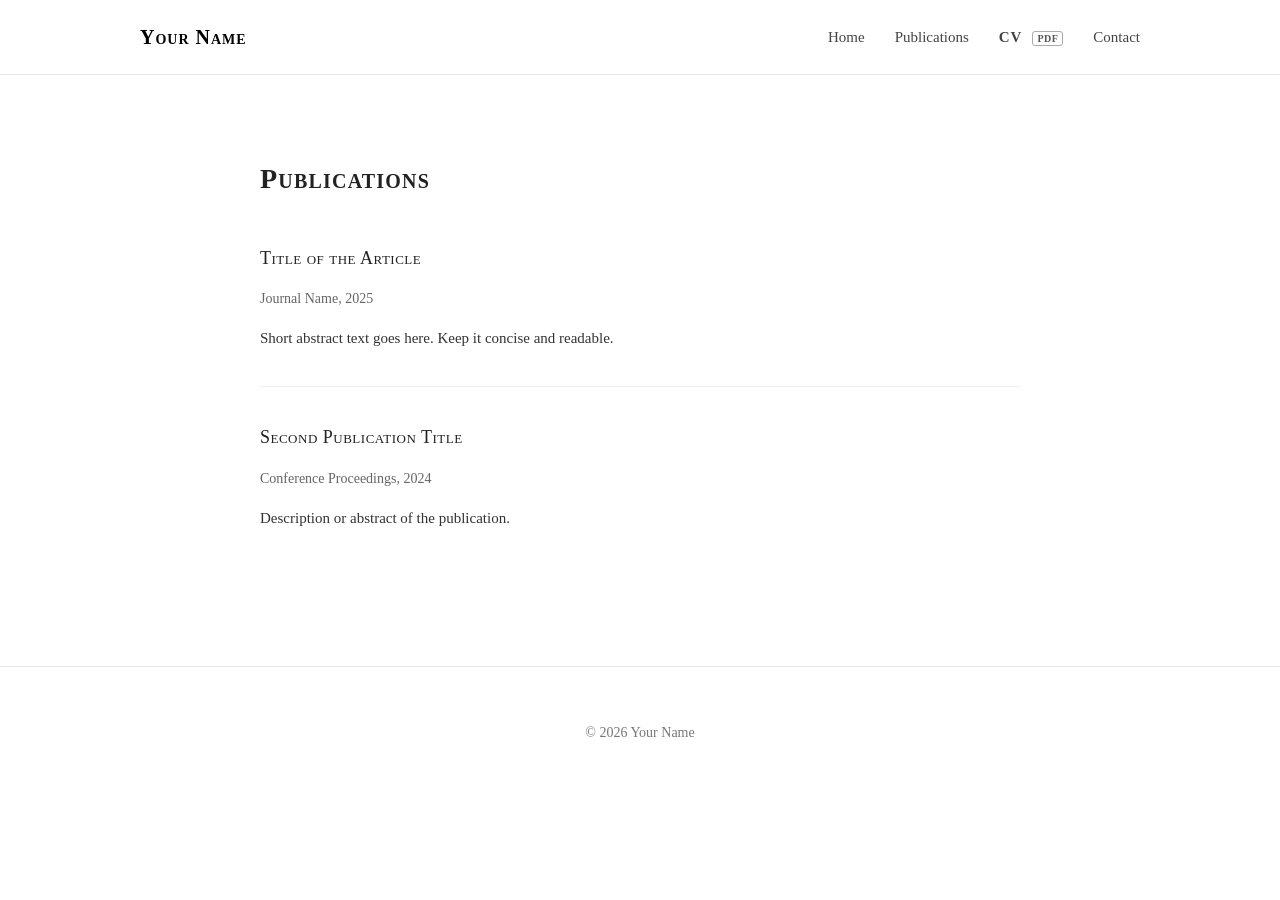
==== publications.html @ 91a8a7cd "Deploy website for GitHub Pages" ====
<!doctype html>
<html lang="en">
  <head>
    <meta charset="UTF-8" />
    <title>Publications – Your Name</title>
    <meta name="viewport" content="width=device-width, initial-scale=1.0" />
    <link rel="stylesheet" href="styles.css" />
  </head>
  <body>
    <!-- Navigation -->
    <header class="site-header">
      <div class="nav-container">
        <div class="site-title">
          <a href="index.html">Your Name</a>
        </div>
        <ul class="nav-links">
          <li><a href="index.html">Home</a></li>
          <li><a href="publications.html">Publications</a></li>
          <li>
            <a href="cv.pdf" target="_blank" rel="noopener" class="cv-link">
              CV
              <span class="pdf-icon">PDF</span>
            </a>
          </li>
          <li><a href="#contact">Contact</a></li>
        </ul>
      </div>
    </header>

    <main>
      <h1 class="page-title">Publications</h1>

      <div class="publication">
        <h3>Title of the Article</h3>
        <p class="pub-meta">Journal Name, 2025</p>
        <p class="abstract">
          Short abstract text goes here. Keep it concise and readable.
        </p>
      </div>

      <div class="publication">
        <h3>Second Publication Title</h3>
        <p class="pub-meta">Conference Proceedings, 2024</p>
        <p class="abstract">Description or abstract of the publication.</p>
      </div>
    </main>

    <footer>
      <p>© 2026 Your Name</p>
    </footer>
  </body>
</html>
---- styles.css ----
body {
  margin: 0;
  font-family: "Georgia", "Garamond", "Times New Roman", serif;
  background-color: #ffffff;
  color: #222;
  line-height: 1.7;
}

a {
  color: #000;
  text-decoration: none;
}

a:hover {
  text-decoration: underline;
}

main {
  max-width: 760px;
  margin: 80px auto;
  padding: 0 20px;
}

/* ============================= */
/* HEADER / NAVIGATION */
/* ============================= */

.site-header {
  border-bottom: 1px solid #e5e5e5;
  padding: 20px 0;
}

.nav-container {
  max-width: 1000px;
  margin: auto;
  padding: 0 20px;
  display: flex;
  justify-content: space-between;
  align-items: center;
}

.site-title a {
  font-size: 20px;
  font-weight: bold;
  letter-spacing: 0.5px;
}

.nav-links {
  list-style: none;
  display: flex;
  gap: 30px;
  margin: 0;
  padding: 0;
}

.nav-links a {
  font-size: 15px;
  color: #444;
}

.nav-links a:hover {
  color: #000;
}
.nav-links a[href$=".pdf"] {
  font-weight: 600;
}

/* ============================= */
/* HOMEPAGE */
/* ============================= */

.hero {
  margin-top: 60px;
}

.hero h1 {
  font-size: 32px;
  margin-bottom: 10px;
}

.hero p {
  color: #555;
  margin-top: 0;
}

/* ============================= */
/* PUBLICATIONS PAGE */
/* ============================= */

.page-title {
  font-size: 28px;
  margin-bottom: 40px;
}

.publication {
  margin-bottom: 35px;
  padding-bottom: 20px;
  border-bottom: 1px solid #f0f0f0;
}

.publication:last-child {
  border-bottom: none;
}

.publication h3 {
  font-size: 18px;
  margin-bottom: 5px;
  font-weight: normal;
}

.pub-meta {
  font-size: 14px;
  color: #666;
  margin-bottom: 10px;
}

.abstract {
  font-size: 15px;
  color: #333;
}

/* ============================= */
/* FOOTER */
/* ============================= */

footer {
  margin-top: 100px;
  padding: 40px 20px;
  border-top: 1px solid #e5e5e5;
  text-align: center;
  font-size: 14px;
  color: #777;
}

/* ============================= */
/* SMALL CAPS ACADEMIC STYLE */
/* ============================= */

/* Site title in navbar */
.site-title a {
  font-variant: small-caps;
  letter-spacing: 1px;
}

/* Section headings */
h2 {
  font-variant: small-caps;
  letter-spacing: 0.8px;
  font-size: 18px;
  margin-bottom: 10px;
  color: #111;
}

/* Page titles (like Publications) */
.page-title,
.hero h1 {
  font-variant: small-caps;
  letter-spacing: 1.2px;
}

/* Publication titles slightly refined */
.publication h3 {
  font-variant: small-caps;
  letter-spacing: 0.5px;
}

.nav-links a::after {
  content: "";
  position: absolute;
  left: 0;
  bottom: 0;
  width: 0%;
  height: 1px;
  background-color: #000;
  transition: width 0.3s ease;
}

.nav-links a:hover::after {
  width: 100%;
}

/* ============================= */
/* CV LINK STYLING */
/* ============================= */

.cv-link {
  font-variant: small-caps;
  letter-spacing: 0.8px;
}

/* Subtle PDF badge */
.pdf-icon {
  font-size: 10px;
  margin-left: 6px;
  border: 1px solid #aaa;
  padding: 1px 4px;
  border-radius: 3px;
  letter-spacing: 0.5px;
  color: #555;
}
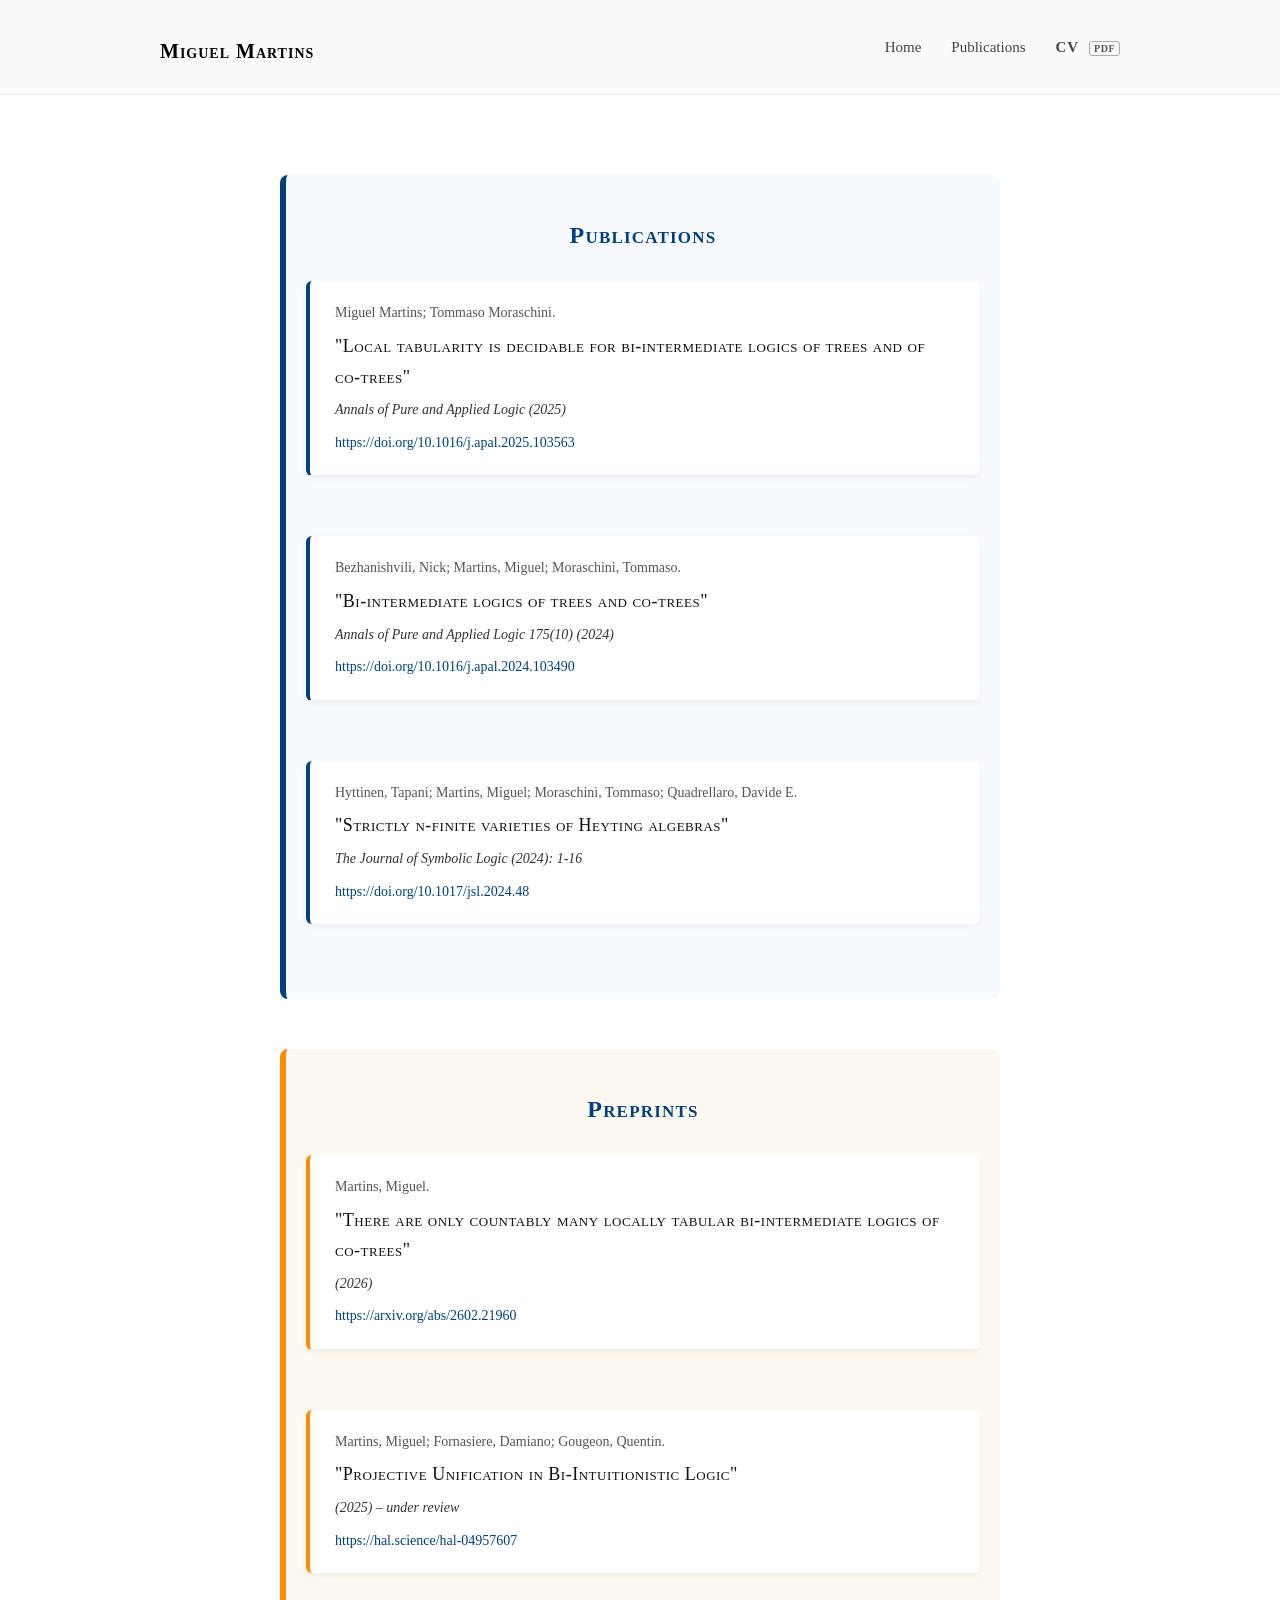
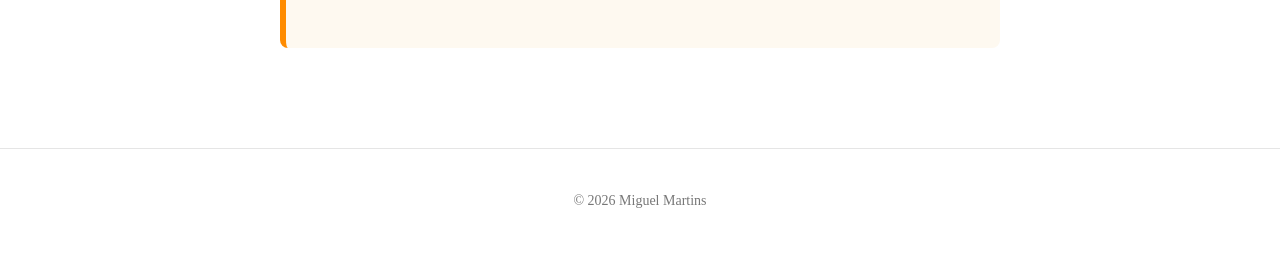
==== commit c2bee0d2: "Updated publications page with preprints and modern styling" ====
--- a/publications.html
+++ b/publications.html
@@ -2,51 +2,140 @@
 <html lang="en">
   <head>
     <meta charset="UTF-8" />
-    <title>Publications – Your Name</title>
     <meta name="viewport" content="width=device-width, initial-scale=1.0" />
+    <title>Publications – Miguel Martins</title>
     <link rel="stylesheet" href="styles.css" />
   </head>
   <body>
-    <!-- Navigation -->
+    <!-- HEADER / NAVIGATION -->
     <header class="site-header">
       <div class="nav-container">
-        <div class="site-title">
-          <a href="index.html">Your Name</a>
-        </div>
-        <ul class="nav-links">
-          <li><a href="index.html">Home</a></li>
-          <li><a href="publications.html">Publications</a></li>
-          <li>
-            <a href="cv.pdf" target="_blank" rel="noopener" class="cv-link">
-              CV
-              <span class="pdf-icon">PDF</span>
-            </a>
-          </li>
-          <li><a href="#contact">Contact</a></li>
-        </ul>
+        <h1 class="site-title"><a href="index.html">Miguel Martins</a></h1>
+        <nav>
+          <ul class="nav-links">
+            <li><a href="index.html">Home</a></li>
+            <li><a href="publications.html">Publications</a></li>
+            <li>
+              <a href="cv.pdf" download class="cv-link"
+                >CV <span class="pdf-icon">PDF</span></a
+              >
+            </li>
+          </ul>
+        </nav>
       </div>
     </header>
 
+    <!-- MAIN CONTENT -->
     <main>
-      <h1 class="page-title">Publications</h1>
+      <!-- ================= PUBLICATIONS ================= -->
+      <section class="pub-section publications">
+        <h2 class="section-title">Publications</h2>
 
-      <div class="publication">
-        <h3>Title of the Article</h3>
-        <p class="pub-meta">Journal Name, 2025</p>
-        <p class="abstract">
-          Short abstract text goes here. Keep it concise and readable.
-        </p>
-      </div>
+        <div class="pub-list">
+          <article class="publication">
+            <p class="authors">Miguel Martins; Tommaso Moraschini.</p>
+            <h3 class="title">
+              "Local tabularity is decidable for bi-intermediate logics of trees
+              and of co-trees"
+            </h3>
+            <p class="journal">Annals of Pure and Applied Logic (2025)</p>
+            <p class="doi">
+              <a
+                href="https://doi.org/10.1016/j.apal.2025.103563"
+                target="_blank"
+                rel="noopener"
+                >https://doi.org/10.1016/j.apal.2025.103563</a
+              >
+            </p>
+          </article>
 
-      <div class="publication">
-        <h3>Second Publication Title</h3>
-        <p class="pub-meta">Conference Proceedings, 2024</p>
-        <p class="abstract">Description or abstract of the publication.</p>
-      </div>
+          <article class="publication">
+            <p class="authors">
+              Bezhanishvili, Nick; Martins, Miguel; Moraschini, Tommaso.
+            </p>
+            <h3 class="title">
+              "Bi-intermediate logics of trees and co-trees"
+            </h3>
+            <p class="journal">
+              Annals of Pure and Applied Logic 175(10) (2024)
+            </p>
+            <p class="doi">
+              <a
+                href="https://doi.org/10.1016/j.apal.2024.103490"
+                target="_blank"
+                rel="noopener"
+                >https://doi.org/10.1016/j.apal.2024.103490</a
+              >
+            </p>
+          </article>
+
+          <article class="publication">
+            <p class="authors">
+              Hyttinen, Tapani; Martins, Miguel; Moraschini, Tommaso;
+              Quadrellaro, Davide E.
+            </p>
+            <h3 class="title">
+              "Strictly n-finite varieties of Heyting algebras"
+            </h3>
+            <p class="journal">The Journal of Symbolic Logic (2024): 1-16</p>
+            <p class="doi">
+              <a
+                href="https://doi.org/10.1017/jsl.2024.48"
+                target="_blank"
+                rel="noopener"
+                >https://doi.org/10.1017/jsl.2024.48</a
+              >
+            </p>
+          </article>
+        </div>
+      </section>
+
+      <!-- ================= PREPRINTS ================= -->
+      <section class="pub-section preprints">
+        <h2 class="section-title">Preprints</h2>
+
+        <div class="pub-list">
+          <article class="publication">
+            <p class="authors">Martins, Miguel.</p>
+            <h3 class="title">
+              "There are only countably many locally tabular bi-intermediate
+              logics of co-trees"
+            </h3>
+            <p class="journal">(2026)</p>
+            <p class="doi">
+              <a
+                href="https://arxiv.org/abs/2602.21960"
+                target="_blank"
+                rel="noopener"
+                >https://arxiv.org/abs/2602.21960</a
+              >
+            </p>
+          </article>
+
+          <article class="publication">
+            <p class="authors">
+              Martins, Miguel; Fornasiere, Damiano; Gougeon, Quentin.
+            </p>
+            <h3 class="title">
+              "Projective Unification in Bi-Intuitionistic Logic"
+            </h3>
+            <p class="journal">(2025) – under review</p>
+            <p class="doi">
+              <a
+                href="https://hal.science/hal-04957607"
+                target="_blank"
+                rel="noopener"
+                >https://hal.science/hal-04957607</a
+              >
+            </p>
+          </article>
+        </div>
+      </section>
     </main>
 
+    <!-- FOOTER -->
     <footer>
-      <p>© 2026 Your Name</p>
+      <p>© 2026 Miguel Martins</p>
     </footer>
   </body>
 </html>
--- a/styles.css
+++ b/styles.css
@@ -1,5 +1,13 @@
+/* ============================= */
+/* RESET & BODY */
+/* ============================= */
+* {
+  margin: 0;
+  padding: 0;
+  box-sizing: border-box;
+}
+
 body {
-  margin: 0;
   font-family: "Georgia", "Garamond", "Times New Roman", serif;
   background-color: #ffffff;
   color: #222;
@@ -9,10 +17,7 @@
 a {
   color: #000;
   text-decoration: none;
-}
-
-a:hover {
-  text-decoration: underline;
+  position: relative;
 }
 
 main {
@@ -24,151 +29,49 @@
 /* ============================= */
 /* HEADER / NAVIGATION */
 /* ============================= */
-
 .site-header {
   border-bottom: 1px solid #e5e5e5;
   padding: 20px 0;
+  background-color: #fafafa;
 }
 
 .nav-container {
   max-width: 1000px;
-  margin: auto;
+  margin: 0 auto;
   padding: 0 20px;
   display: flex;
   justify-content: space-between;
   align-items: center;
+  flex-wrap: wrap;
+  gap: 15px;
 }
 
 .site-title a {
+  font-variant: small-caps;
+  letter-spacing: 1px;
   font-size: 20px;
   font-weight: bold;
-  letter-spacing: 0.5px;
 }
 
 .nav-links {
   list-style: none;
   display: flex;
   gap: 30px;
-  margin: 0;
-  padding: 0;
 }
 
 .nav-links a {
   font-size: 15px;
   color: #444;
-}
-
-.nav-links a:hover {
-  color: #000;
-}
-.nav-links a[href$=".pdf"] {
-  font-weight: 600;
-}
-
-/* ============================= */
-/* HOMEPAGE */
-/* ============================= */
-
-.hero {
-  margin-top: 60px;
-}
-
-.hero h1 {
-  font-size: 32px;
-  margin-bottom: 10px;
-}
-
-.hero p {
-  color: #555;
-  margin-top: 0;
-}
-
-/* ============================= */
-/* PUBLICATIONS PAGE */
-/* ============================= */
-
-.page-title {
-  font-size: 28px;
-  margin-bottom: 40px;
-}
-
-.publication {
-  margin-bottom: 35px;
-  padding-bottom: 20px;
-  border-bottom: 1px solid #f0f0f0;
-}
-
-.publication:last-child {
-  border-bottom: none;
-}
-
-.publication h3 {
-  font-size: 18px;
-  margin-bottom: 5px;
-  font-weight: normal;
-}
-
-.pub-meta {
-  font-size: 14px;
-  color: #666;
-  margin-bottom: 10px;
-}
-
-.abstract {
-  font-size: 15px;
-  color: #333;
-}
-
-/* ============================= */
-/* FOOTER */
-/* ============================= */
-
-footer {
-  margin-top: 100px;
-  padding: 40px 20px;
-  border-top: 1px solid #e5e5e5;
-  text-align: center;
-  font-size: 14px;
-  color: #777;
-}
-
-/* ============================= */
-/* SMALL CAPS ACADEMIC STYLE */
-/* ============================= */
-
-/* Site title in navbar */
-.site-title a {
-  font-variant: small-caps;
-  letter-spacing: 1px;
-}
-
-/* Section headings */
-h2 {
-  font-variant: small-caps;
-  letter-spacing: 0.8px;
-  font-size: 18px;
-  margin-bottom: 10px;
-  color: #111;
-}
-
-/* Page titles (like Publications) */
-.page-title,
-.hero h1 {
-  font-variant: small-caps;
-  letter-spacing: 1.2px;
-}
-
-/* Publication titles slightly refined */
-.publication h3 {
-  font-variant: small-caps;
-  letter-spacing: 0.5px;
-}
-
+  font-weight: 400;
+  position: relative;
+}
+
+/* Hover underline */
 .nav-links a::after {
   content: "";
   position: absolute;
   left: 0;
-  bottom: 0;
+  bottom: -2px;
   width: 0%;
   height: 1px;
   background-color: #000;
@@ -179,16 +82,18 @@
   width: 100%;
 }
 
-/* ============================= */
-/* CV LINK STYLING */
-/* ============================= */
-
+.nav-links a:hover {
+  color: #000;
+}
+
+/* Highlight CV link */
+.nav-links a[href$=".pdf"],
 .cv-link {
+  font-weight: 600;
   font-variant: small-caps;
   letter-spacing: 0.8px;
 }
 
-/* Subtle PDF badge */
 .pdf-icon {
   font-size: 10px;
   margin-left: 6px;
@@ -198,3 +103,210 @@
   letter-spacing: 0.5px;
   color: #555;
 }
+
+/* ============================= */
+/* MOBILE NAVIGATION */
+/* ============================= */
+@media (max-width: 700px) {
+  .nav-container {
+    flex-direction: column;
+    align-items: center;
+  }
+
+  .nav-links {
+    flex-direction: column;
+    gap: 10px;
+    align-items: center;
+  }
+}
+
+/* ============================= */
+/* HERO SECTION */
+/* ============================= */
+.hero {
+  margin-top: 60px;
+  text-align: center;
+  padding: 40px 20px;
+  background-color: #f7f7f7;
+  border-radius: 6px;
+}
+
+/* HERO IMAGE */
+.hero-img {
+  width: 150px; /* adjust size */
+  height: 150px; /* make square */
+  border-radius: 50%; /* circular image */
+  object-fit: cover; /* crop nicely */
+  display: block;
+  margin: 0 auto 20px; /* center above name, add spacing */
+  border: 3px solid #ccc; /* optional subtle border */
+}
+
+.hero h2 {
+  font-size: 32px;
+  font-variant: small-caps;
+  letter-spacing: 1.2px;
+  margin-bottom: 10px;
+}
+
+.hero p {
+  color: #555;
+  font-size: 18px;
+}
+
+/* ============================= */
+/* SECTIONS & HEADINGS */
+/* ============================= */
+h2 {
+  font-variant: small-caps;
+  letter-spacing: 0.8px;
+  font-size: 18px;
+  margin-bottom: 10px;
+  color: #111;
+}
+
+section {
+  margin-bottom: 50px;
+}
+
+/* ============================= */
+/* PUBLICATIONS PAGE */
+/* ============================= */
+.page-title {
+  font-size: 28px;
+  font-variant: small-caps;
+  letter-spacing: 1.2px;
+  margin-bottom: 40px;
+  text-align: center;
+}
+
+.publication {
+  margin-bottom: 35px;
+  padding-bottom: 20px;
+  border-bottom: 1px solid #f0f0f0;
+}
+
+.publication:last-child {
+  border-bottom: none;
+}
+
+.publication h3 {
+  font-size: 18px;
+  font-variant: small-caps;
+  letter-spacing: 0.5px;
+  margin-bottom: 5px;
+  font-weight: normal;
+}
+
+.pub-meta {
+  font-size: 14px;
+  color: #666;
+  margin-bottom: 10px;
+}
+
+.abstract {
+  font-size: 15px;
+  color: #333;
+  line-height: 1.6;
+}
+
+/* ============================= */
+/* FOOTER */
+/* ============================= */
+footer {
+  margin-top: 100px;
+  padding: 40px 20px;
+  border-top: 1px solid #e5e5e5;
+  text-align: center;
+  font-size: 14px;
+  color: #777;
+}
+
+/* ============================= */
+/* PUBLICATIONS / PREPRINTS MODERN STYLE */
+/* ============================= */
+.pub-section {
+  padding: 40px 20px;
+  border-radius: 8px;
+  margin-bottom: 50px;
+}
+
+.publications {
+  background-color: #f7faff; /* subtle blue for published papers */
+  border-left: 6px solid #004080; /* blue accent */
+}
+
+.preprints {
+  background-color: #fef9f0; /* subtle warm tone for preprints */
+  border-left: 6px solid #ff8c00; /* orange accent */
+}
+
+.section-title {
+  font-size: 24px;
+  font-variant: small-caps;
+  letter-spacing: 1.2px;
+  margin-bottom: 25px;
+  text-align: center;
+  color: #004080; /* publications header color */
+}
+
+.pub-list {
+  display: flex;
+  flex-direction: column;
+  gap: 25px;
+}
+
+.publication {
+  background-color: #fff;
+  border-left: 4px solid #004080;
+  padding: 20px 25px;
+  border-radius: 6px;
+  box-shadow: 0 2px 5px rgba(0, 0, 0, 0.05);
+  transition: transform 0.2s ease;
+}
+
+.preprints .publication {
+  border-left-color: #ff8c00;
+}
+
+.publication:hover {
+  transform: translateY(-3px);
+}
+
+.publication .authors {
+  font-size: 14px;
+  color: #555;
+  margin-bottom: 6px;
+}
+
+.publication .title {
+  font-size: 18px;
+  font-variant: small-caps;
+  letter-spacing: 0.5px;
+  margin-bottom: 6px;
+  color: #111;
+}
+
+.publication .journal {
+  font-size: 14px;
+  font-style: italic;
+  color: #333;
+  margin-bottom: 6px;
+}
+
+.publication .doi a {
+  font-size: 14px;
+  color: #004080;
+  word-break: break-word;
+}
+
+.publication .doi a:hover {
+  text-decoration: underline;
+}
+
+/* Responsive: stack properly on mobile */
+@media (max-width: 700px) {
+  .pub-list {
+    flex-direction: column;
+  }
+}
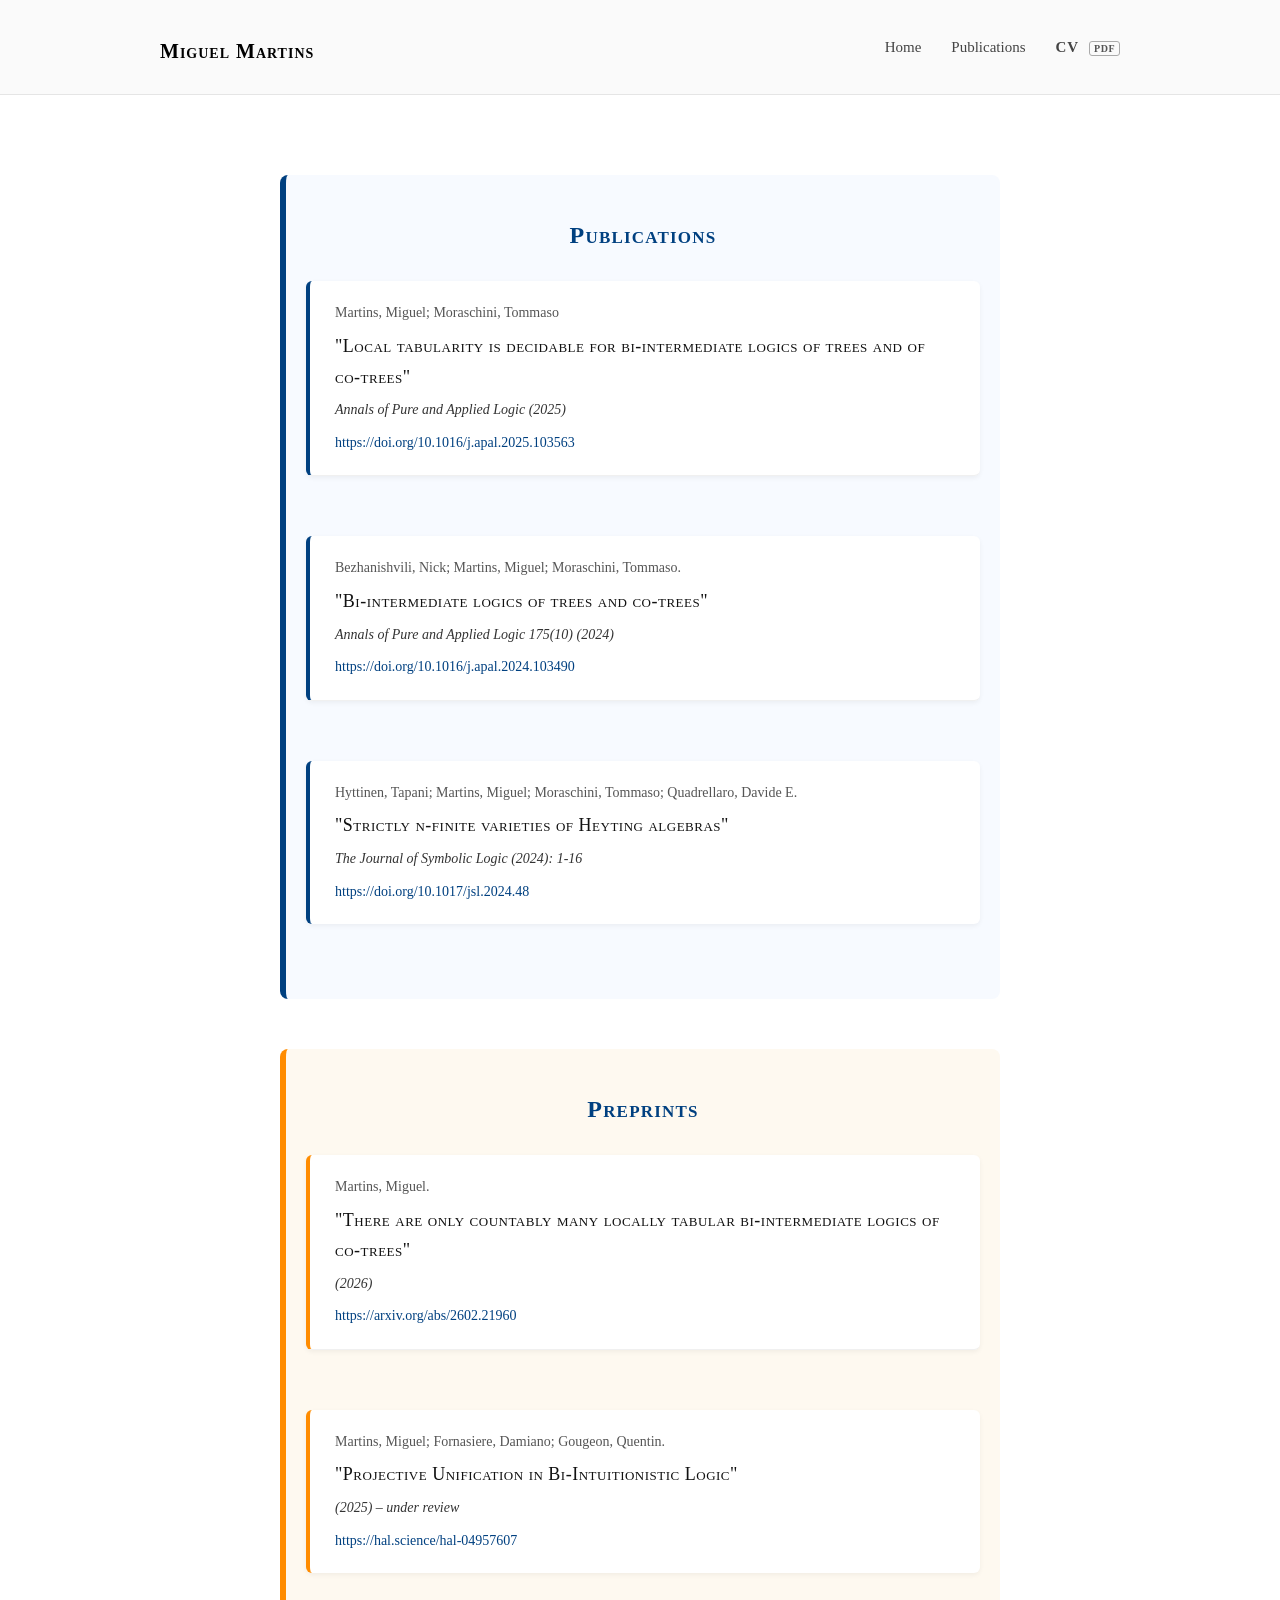
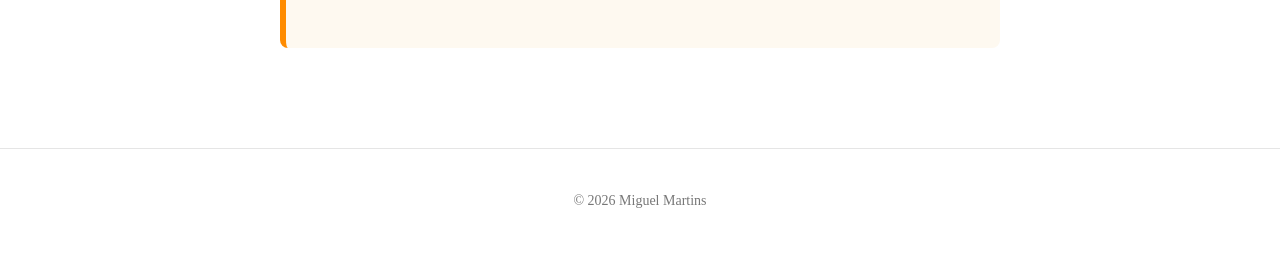
==== commit 5acd5347: "update" ====
--- a/publications.html
+++ b/publications.html
@@ -33,7 +33,7 @@
 
         <div class="pub-list">
           <article class="publication">
-            <p class="authors">Miguel Martins; Tommaso Moraschini.</p>
+            <p class="authors">Martins, Miguel; Moraschini, Tommaso</p>
             <h3 class="title">
               "Local tabularity is decidable for bi-intermediate logics of trees
               and of co-trees"
